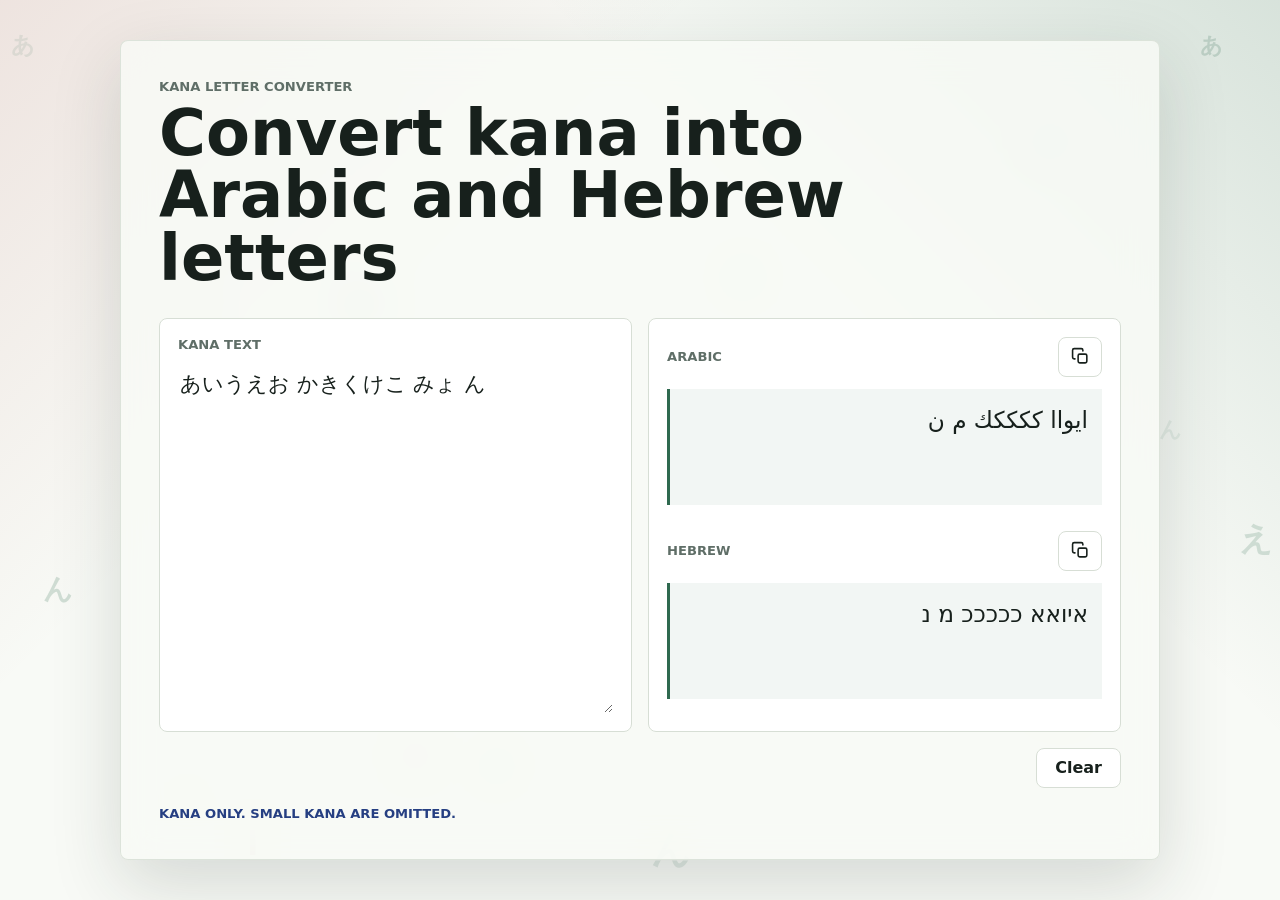
==== convertor/index.html @ fdf17d1e "conv" ====
<!doctype html>
<html lang="en">
  <head>
    <meta charset="utf-8" />
    <meta name="viewport" content="width=device-width, initial-scale=1" />
    <title>Kana to Arabic and Hebrew Converter</title>
    <link rel="stylesheet" href="styles.css" />
  </head>
  <body>
    <canvas id="glyphCanvas" aria-hidden="true"></canvas>

    <main class="app-shell">
      <section class="converter" aria-label="Kana letter converter">
        <div class="title-block">
          <p class="eyebrow">Kana letter converter</p>
          <h1>Convert kana into Arabic and Hebrew letters</h1>
        </div>

        <div class="workspace">
          <label class="panel input-panel" for="sourceText">
            <span class="panel-label">Kana text</span>
            <textarea
              id="sourceText"
              spellcheck="false"
              autocomplete="off"
              placeholder="あいうえお かきくけこ みょ ん"
            ></textarea>
          </label>

          <section class="panel results-panel" aria-label="Conversion results">
            <div class="result-header">
              <span class="panel-label">Arabic</span>
              <button class="icon-button" data-copy="arabicText" type="button" aria-label="Copy Arabic" title="Copy Arabic">
                <svg aria-hidden="true" viewBox="0 0 24 24">
                  <rect x="9" y="9" width="11" height="11" rx="2"></rect>
                  <path d="M5 15H4a2 2 0 0 1-2-2V4a2 2 0 0 1 2-2h9a2 2 0 0 1 2 2v1"></path>
                </svg>
              </button>
            </div>
            <output id="arabicText" class="result-text script-output" dir="rtl">ايواا ككككك م ن</output>

            <div class="result-header">
              <span class="panel-label">Hebrew</span>
              <button class="icon-button" data-copy="hebrewText" type="button" aria-label="Copy Hebrew" title="Copy Hebrew">
                <svg aria-hidden="true" viewBox="0 0 24 24">
                  <rect x="9" y="9" width="11" height="11" rx="2"></rect>
                  <path d="M5 15H4a2 2 0 0 1-2-2V4a2 2 0 0 1 2-2h9a2 2 0 0 1 2 2v1"></path>
                </svg>
              </button>
            </div>
            <output id="hebrewText" class="result-text script-output" dir="rtl">איווא כככככ מ נ</output>
          </section>
        </div>

        <div class="controls" aria-label="Converter options">
          <button id="clearButton" class="text-button" type="button">Clear</button>
        </div>

        <p id="statusText" class="status" role="status">Kana only. Small kana are omitted.</p>
      </section>
    </main>

    <script src="app.js"></script>
  </body>
</html>
---- convertor/styles.css ----
:root {
  color-scheme: light;
  --ink: #17201c;
  --muted: #5f6e67;
  --paper: #f8faf6;
  --panel: rgba(255, 255, 255, 0.92);
  --line: #d7ded5;
  --cedar: #9b2f27;
  --moss: #2f694f;
  --indigo: #263f82;
  --shadow: 0 24px 70px rgba(30, 44, 38, 0.16);
}

* {
  box-sizing: border-box;
}

html {
  min-height: 100%;
  font-family:
    Inter, ui-sans-serif, system-ui, -apple-system, BlinkMacSystemFont, "Segoe UI",
    sans-serif;
  -webkit-text-size-adjust: 100%;
}

body {
  min-height: 100vh;
  margin: 0;
  color: var(--ink);
  background:
    linear-gradient(135deg, rgba(155, 47, 39, 0.11), transparent 32%),
    linear-gradient(225deg, rgba(47, 105, 79, 0.16), transparent 34%),
    var(--paper);
  overflow-x: hidden;
}

button,
textarea,
input {
  font: inherit;
}

#glyphCanvas {
  position: fixed;
  inset: 0;
  width: 100%;
  height: 100%;
  z-index: 0;
  pointer-events: none;
}

.app-shell {
  position: relative;
  z-index: 1;
  display: grid;
  min-height: 100vh;
  place-items: center;
  padding: 36px 20px;
}

.converter {
  width: min(1040px, 100%);
  padding: clamp(22px, 4vw, 38px);
  border: 1px solid rgba(215, 222, 213, 0.82);
  border-radius: 8px;
  background: rgba(248, 250, 246, 0.82);
  box-shadow: var(--shadow);
  backdrop-filter: blur(18px);
}

.title-block {
  max-width: 720px;
  margin-bottom: 28px;
}

.eyebrow,
.panel-label,
.status {
  margin: 0;
  color: var(--muted);
  font-size: 0.82rem;
  font-weight: 700;
  letter-spacing: 0;
  text-transform: uppercase;
}

h1 {
  max-width: 760px;
  margin: 8px 0 0;
  color: var(--ink);
  font-size: clamp(2.2rem, 5vw, 4.85rem);
  line-height: 0.98;
  letter-spacing: 0;
}

.workspace {
  display: grid;
  grid-template-columns: minmax(0, 1fr) minmax(0, 1fr);
  gap: 16px;
}

.panel {
  display: flex;
  min-height: 370px;
  flex-direction: column;
  border: 1px solid var(--line);
  border-radius: 8px;
  background: var(--panel);
}

.input-panel {
  padding: 18px;
}

textarea {
  width: 100%;
  min-height: 290px;
  flex: 1;
  margin-top: 14px;
  resize: vertical;
  border: 0;
  outline: 0;
  color: var(--ink);
  background: transparent;
  font-size: 1.3rem;
  line-height: 1.6;
  touch-action: manipulation;
}

textarea::placeholder {
  color: #9aa59f;
}

.results-panel {
  gap: 12px;
  padding: 18px;
}

.result-header,
.controls {
  display: flex;
  align-items: center;
  justify-content: space-between;
  gap: 12px;
}

.result-header + .result-text {
  margin-bottom: 14px;
}

.result-text {
  display: block;
  min-height: 116px;
  overflow-wrap: anywhere;
  border-left: 3px solid var(--moss);
  padding: 12px 14px;
  color: var(--ink);
  background: rgba(47, 105, 79, 0.06);
  font-size: 1.18rem;
  line-height: 1.65;
  white-space: pre-wrap;
}

.script-output {
  font-size: 1.45rem;
  text-align: right;
}

.icon-button,
.text-button {
  display: inline-grid;
  min-width: 44px;
  min-height: 40px;
  place-items: center;
  border: 1px solid var(--line);
  border-radius: 8px;
  color: var(--ink);
  background: #fff;
  cursor: pointer;
  touch-action: manipulation;
  transition:
    transform 160ms ease,
    border-color 160ms ease,
    color 160ms ease;
}

.icon-button:hover,
.text-button:hover {
  transform: translateY(-1px);
  border-color: var(--moss);
  color: var(--moss);
}

.icon-button svg {
  width: 19px;
  height: 19px;
  fill: none;
  stroke: currentColor;
  stroke-linecap: round;
  stroke-linejoin: round;
  stroke-width: 2;
}

.controls {
  margin-top: 16px;
  justify-content: flex-end;
}

.toggle {
  display: inline-flex;
  align-items: center;
  gap: 10px;
  color: var(--ink);
  font-weight: 700;
}

.toggle input {
  width: 18px;
  height: 18px;
  accent-color: var(--cedar);
}

.text-button {
  padding: 0 18px;
  font-weight: 800;
}

.status {
  margin-top: 18px;
  min-height: 1.2em;
  color: var(--indigo);
}

@media (max-width: 760px) {
  .app-shell {
    align-items: start;
    min-height: 100svh;
    padding: 12px;
  }

  .converter {
    padding: 16px;
  }

  .title-block {
    margin-bottom: 18px;
  }

  .eyebrow,
  .panel-label,
  .status {
    font-size: 0.74rem;
  }

  h1 {
    max-width: 100%;
    font-size: clamp(2rem, 12vw, 3.1rem);
    line-height: 1.02;
  }

  .workspace {
    grid-template-columns: 1fr;
    gap: 12px;
  }

  .panel {
    min-height: auto;
  }

  .input-panel,
  .results-panel {
    padding: 14px;
  }

  textarea {
    min-height: 150px;
    font-size: 1.1rem;
    line-height: 1.5;
  }

  .result-text {
    min-height: 72px;
    padding: 10px 12px;
    font-size: 1.08rem;
    line-height: 1.5;
  }

  .script-output {
    font-size: 1.32rem;
  }

  .controls {
    margin-top: 12px;
  }

  .text-button {
    width: 100%;
    min-height: 46px;
  }

  .status {
    margin-top: 12px;
    line-height: 1.35;
  }
}

@media (max-width: 420px) {
  .app-shell {
    padding: 8px;
  }

  .converter {
    padding: 14px;
  }

  h1 {
    font-size: clamp(1.8rem, 11vw, 2.65rem);
  }

  textarea {
    min-height: 128px;
  }

  .result-header + .result-text {
    margin-bottom: 10px;
  }

  .result-text {
    min-height: 62px;
  }

  .icon-button {
    min-width: 46px;
    min-height: 44px;
  }
}
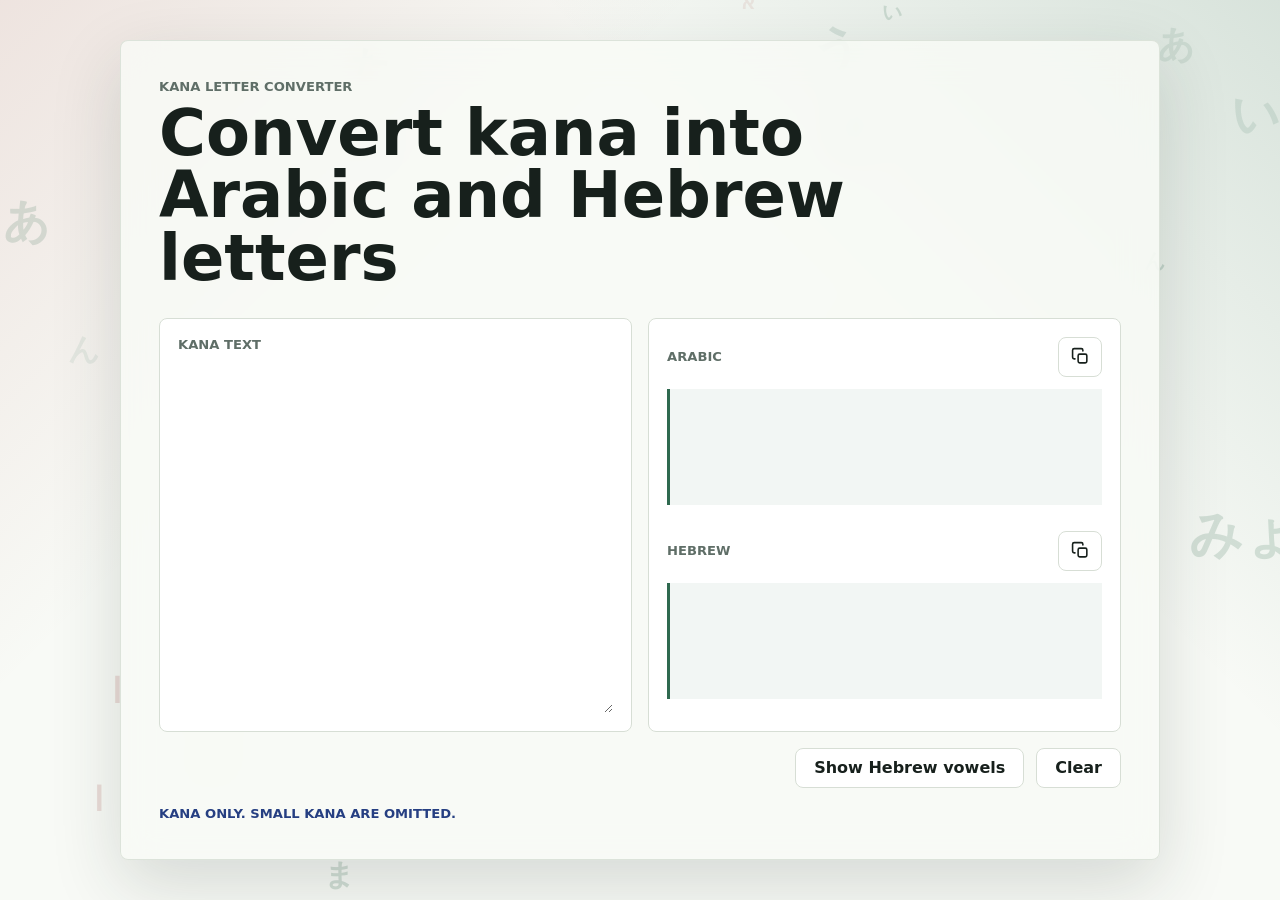
==== commit de339693: "mo conv" ====
--- a/convertor/index.html
+++ b/convertor/index.html
@@ -23,7 +23,6 @@
               id="sourceText"
               spellcheck="false"
               autocomplete="off"
-              placeholder="あいうえお かきくけこ みょ ん"
             ></textarea>
           </label>
 
@@ -37,7 +36,7 @@
                 </svg>
               </button>
             </div>
-            <output id="arabicText" class="result-text script-output" dir="rtl">ايواا ككككك م ن</output>
+            <output id="arabicText" class="result-text script-output" dir="rtl"></output>
 
             <div class="result-header">
               <span class="panel-label">Hebrew</span>
@@ -48,11 +47,19 @@
                 </svg>
               </button>
             </div>
-            <output id="hebrewText" class="result-text script-output" dir="rtl">איווא כככככ מ נ</output>
+            <output id="hebrewText" class="result-text script-output" dir="rtl"></output>
           </section>
         </div>
 
         <div class="controls" aria-label="Converter options">
+          <button
+            id="hebrewVowelsButton"
+            class="text-button toggle-button"
+            type="button"
+            aria-pressed="false"
+          >
+            Show Hebrew vowels
+          </button>
           <button id="clearButton" class="text-button" type="button">Clear</button>
         </div>
 
--- a/convertor/styles.css
+++ b/convertor/styles.css
@@ -204,6 +204,7 @@
 .controls {
   margin-top: 16px;
   justify-content: flex-end;
+  flex-wrap: wrap;
 }
 
 .toggle {
@@ -223,6 +224,12 @@
 .text-button {
   padding: 0 18px;
   font-weight: 800;
+}
+
+.toggle-button[aria-pressed="true"] {
+  border-color: var(--cedar);
+  color: var(--cedar);
+  background: rgba(155, 47, 39, 0.08);
 }
 
 .status {
@@ -291,6 +298,7 @@
 
   .controls {
     margin-top: 12px;
+    flex-direction: column;
   }
 
   .text-button {
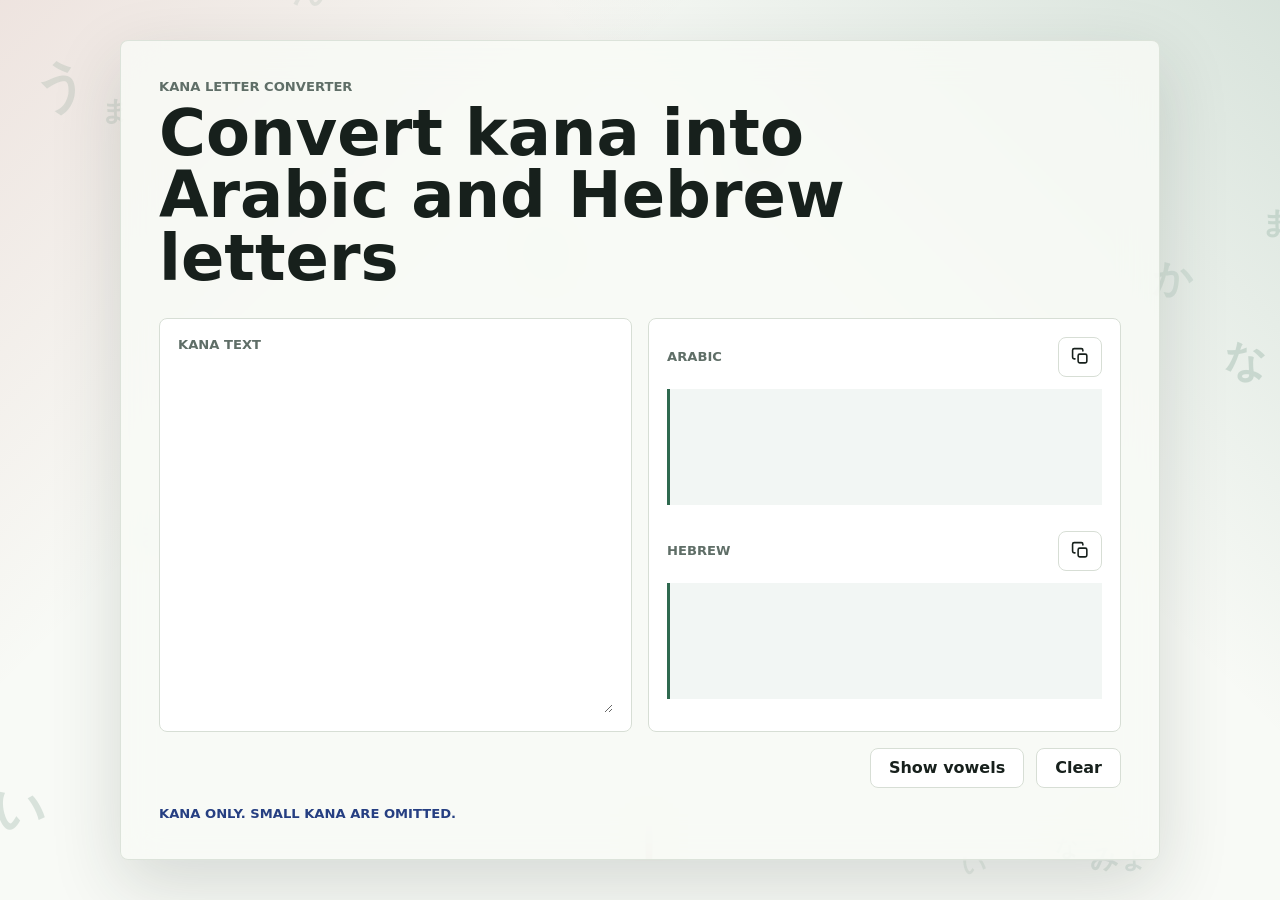
==== commit 51bde6e4: "bug" ====
--- a/convertor/index.html
+++ b/convertor/index.html
@@ -58,12 +58,12 @@
             type="button"
             aria-pressed="false"
           >
-            Show Hebrew vowels
+            Show vowels
           </button>
           <button id="clearButton" class="text-button" type="button">Clear</button>
         </div>
 
-        <p id="statusText" class="status" role="status">Kana only. Small kana are omitted.</p>
+        <p id="statusText" class="status" role="status">Kana only.</p>
       </section>
     </main>
 
